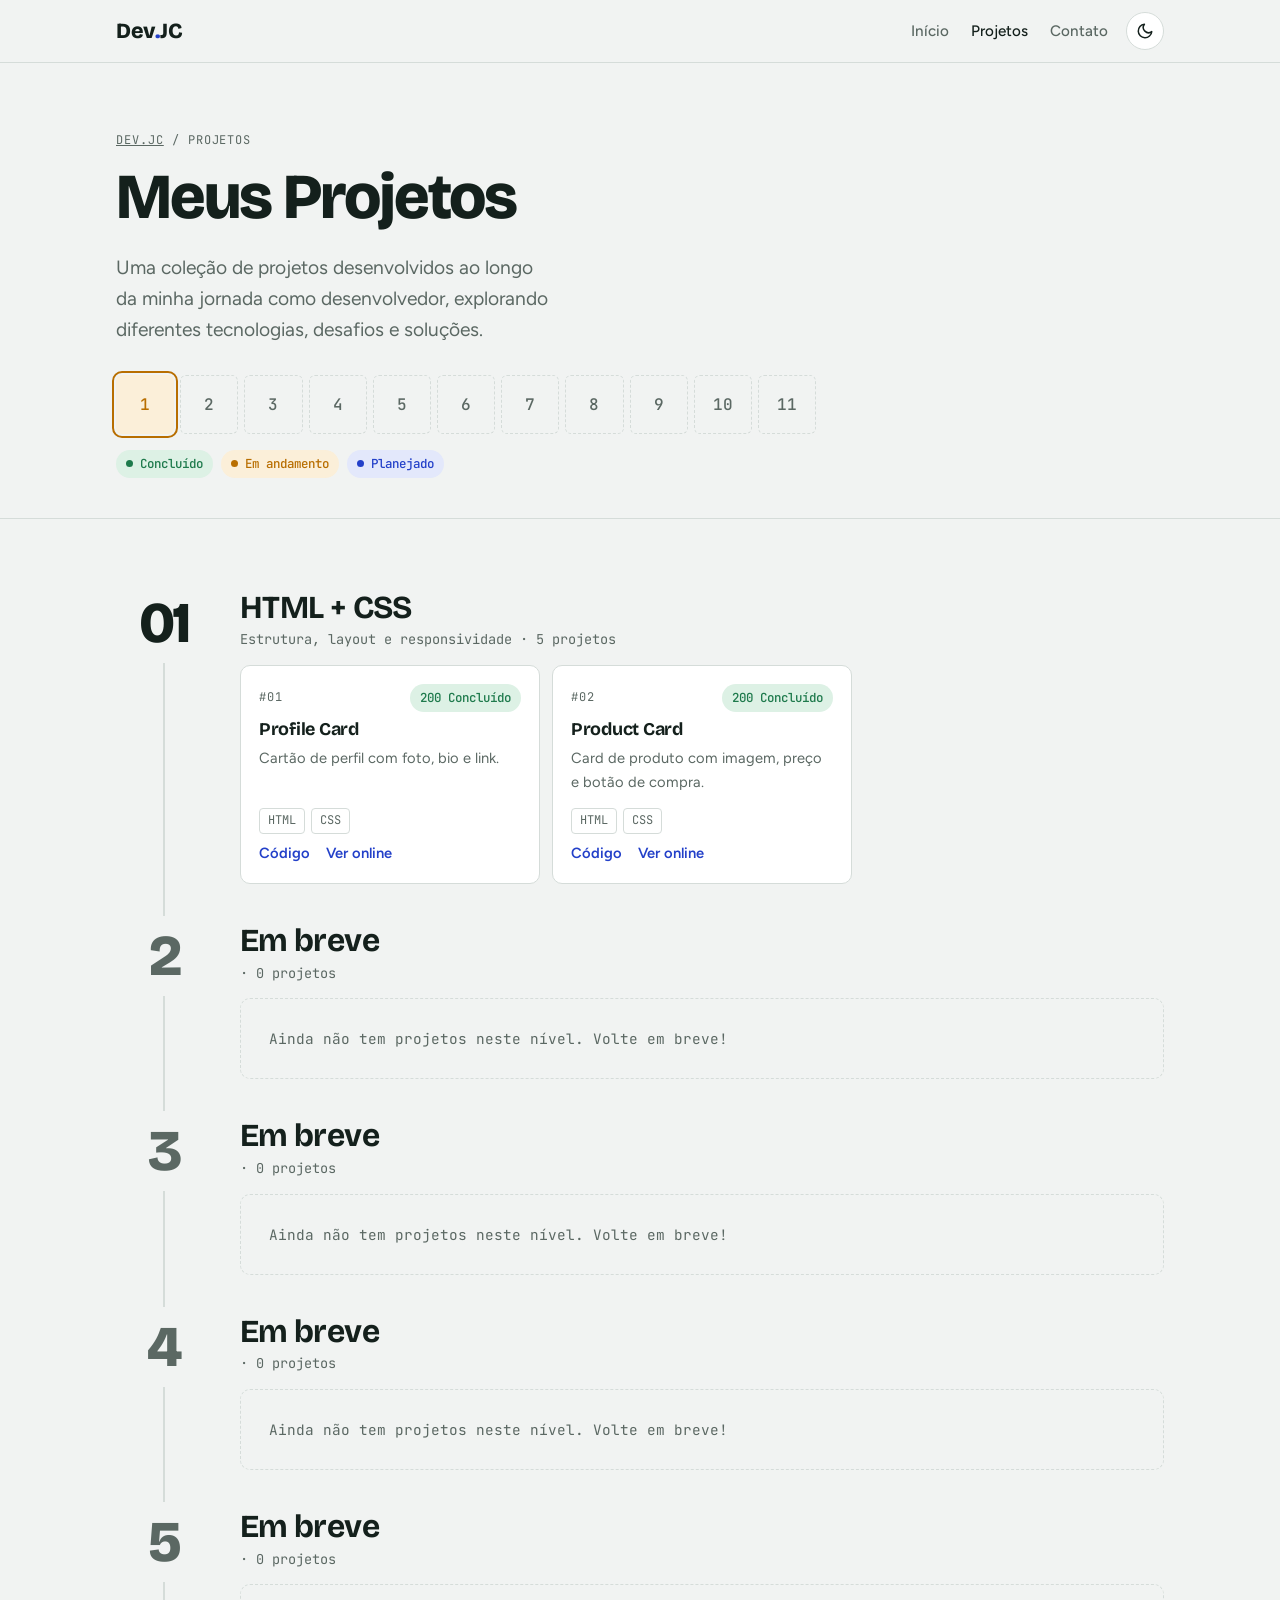
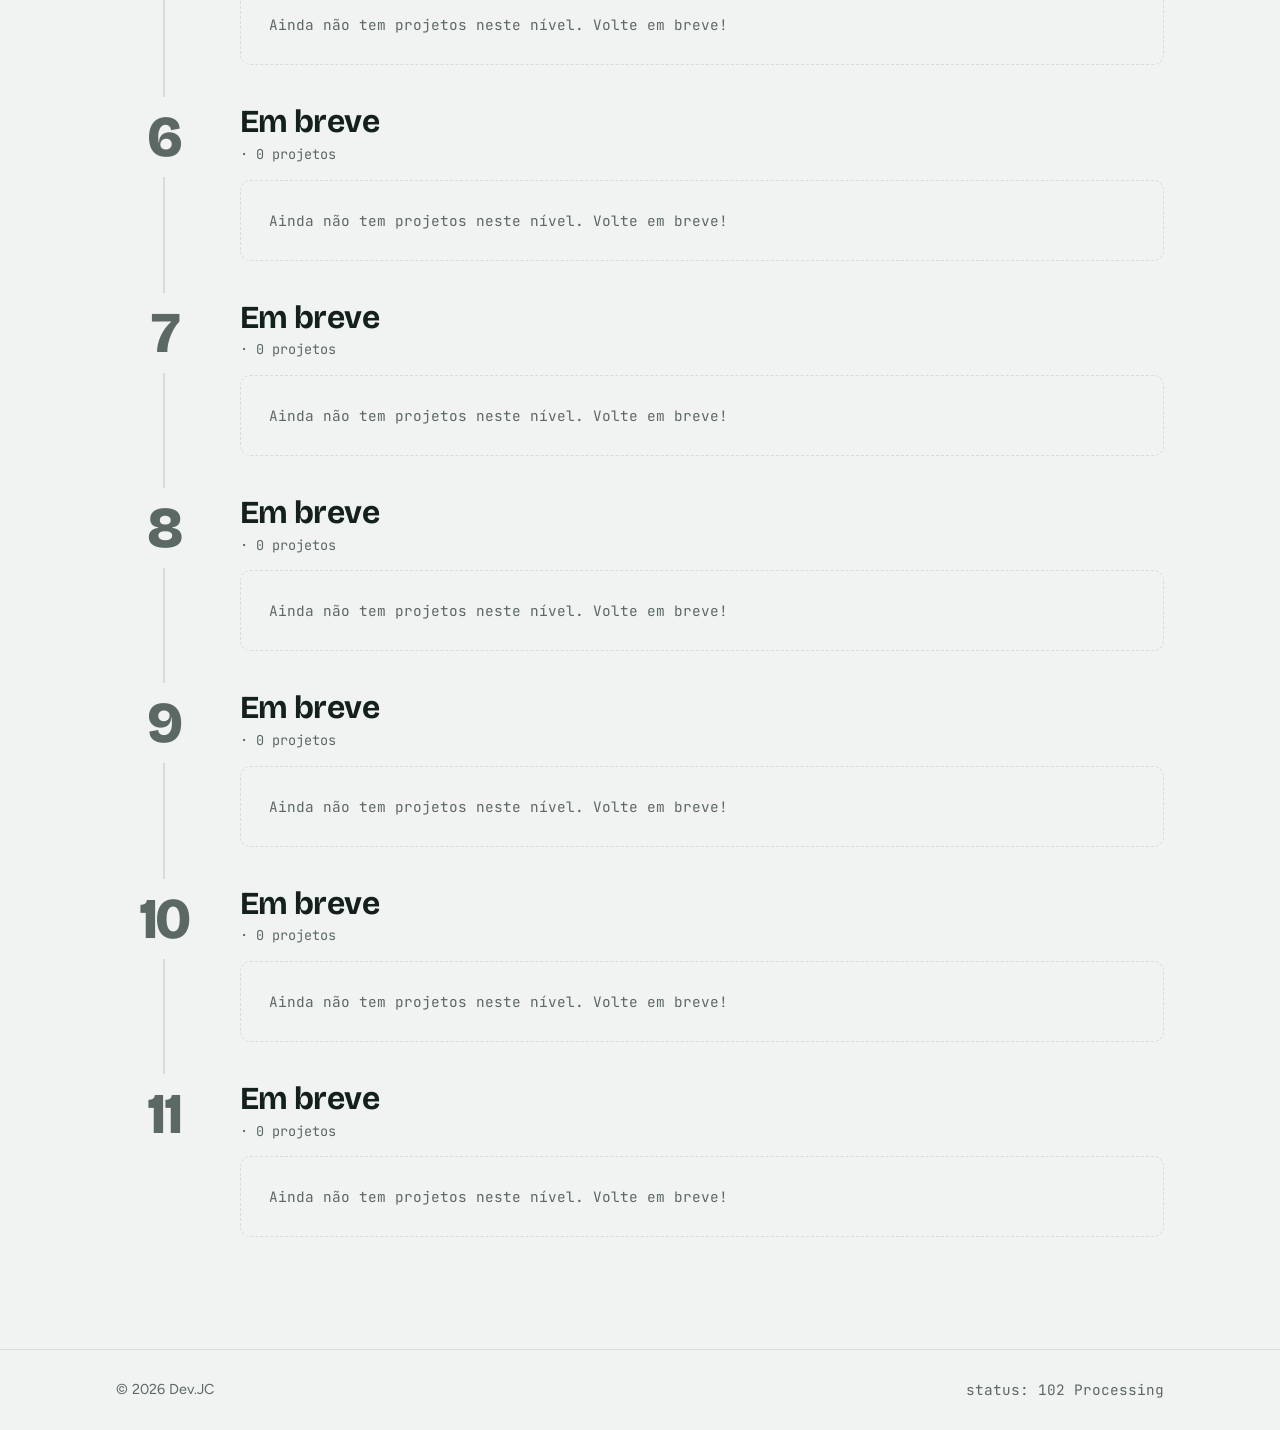
==== projetos.html @ 1eab5715 "Iniciando Portifolip" ====
<!doctype html>
<html lang="pt-BR">
  <head>
    <meta charset="utf-8" />
    <meta
      name="viewport"
      content="width=device-width, initial-scale=1, viewport-fit=cover"
    />
    <title>Projetos · Dev.JC</title>
    <meta
      name="description"
      content="Dev.JC — portfólio de JC, desenvolvedor front-end a caminho do back-end e do full stack."
    />

    <link rel="icon" type="image/x-icon" href="assets/logoJC.ico" />

    <link rel="preconnect" href="https://fonts.googleapis.com" />
    <link rel="preconnect" href="https://fonts.gstatic.com" crossorigin />
    <link
      rel="stylesheet"
      href="https://fonts.googleapis.com/css2?family=Bricolage+Grotesque:opsz,wght@12..96,500;12..96,700;12..96,800&family=Figtree:wght@400;500;600&family=JetBrains+Mono:wght@400;500&display=swap"
    />
    <link rel="stylesheet" href="css/style.css" />
    <script>
      // Aplica o tema salvo antes de desenhar a página (evita piscar)
      try {
        var t = localStorage.getItem("devjc-tema");
        if (t === "dark" || t === "light")
          document.documentElement.setAttribute("data-theme", t);
      } catch (e) {}
    </script>
  </head>
  <body>
    <div id="site">
      <header class="top">
        <div class="wrap">
          <a class="logo" href="index.html">Dev<span>.</span>JC</a>
          <div class="nav-right">
            <nav aria-label="Seções">
              <ul>
                <li class="hide-xs"><a href="index.html">Início</a></li>
                <li>
                  <a href="projetos.html" aria-current="page">Projetos</a>
                </li>
                <li><a href="index.html#contato">Contato</a></li>
              </ul>
            </nav>
            <button
              class="icon-btn"
              id="theme-toggle"
              type="button"
              aria-label="Alternar tema claro e escuro"
            >
              <svg
                class="i-moon"
                viewBox="0 0 24 24"
                fill="none"
                stroke="currentColor"
                stroke-width="2"
                stroke-linecap="round"
                stroke-linejoin="round"
                aria-hidden="true"
              >
                <path d="M21 12.8A9 9 0 1 1 11.2 3a7 7 0 0 0 9.8 9.8z" />
              </svg>
              <svg
                class="i-sun"
                viewBox="0 0 24 24"
                fill="none"
                stroke="currentColor"
                stroke-width="2"
                stroke-linecap="round"
                aria-hidden="true"
              >
                <circle cx="12" cy="12" r="4.5" />
                <path
                  d="M12 1.5v2.5M12 20v2.5M1.5 12H4M20 12h2.5M4.6 4.6l1.8 1.8M17.6 17.6l1.8 1.8M4.6 19.4l1.8-1.8M17.6 6.4l1.8-1.8"
                />
              </svg>
            </button>
          </div>
        </div>
      </header>

      <main>
        <section class="hero proj-hero">
          <div class="wrap">
            <p class="label"><a href="index.html">Dev.JC</a> / projetos</p>
            <h1>Meus Projetos</h1>
            <p class="lead">
              Uma coleção de projetos desenvolvidos ao longo da minha jornada
              como desenvolvedor, explorando diferentes tecnologias, desafios e
              soluções.
            </p>
            <div class="meter big" aria-label="Progresso nos 11 níveis">
              <a
                class="m c102"
                data-n="1"
                href="projetos.html#nivel-1"
                title="Nível 1: Básico"
                >1</a
              ><a
                class="m c202"
                data-n="2"
                href="projetos.html#nivel-2"
                title="Nível 2: Layout responsivo"
                >2</a
              ><a
                class="m c202"
                data-n="3"
                href="projetos.html#nivel-3"
                title="Nível 3: JavaScript no navegador"
                >3</a
              ><a
                class="m c202"
                data-n="4"
                href="projetos.html#nivel-4"
                title="Nível 4: Consumo de API"
                >4</a
              ><a
                class="m c202"
                data-n="5"
                href="projetos.html#nivel-5"
                title="Nível 5: Framework front-end"
                >5</a
              ><a
                class="m c202"
                data-n="6"
                href="projetos.html#nivel-6"
                title="Nível 6: Primeiro back-end"
                >6</a
              ><a
                class="m c202"
                data-n="7"
                href="projetos.html#nivel-7"
                title="Nível 7: Banco de dados e login"
                >7</a
              ><a
                class="m c202"
                data-n="8"
                href="projetos.html#nivel-8"
                title="Nível 8: Full stack"
                >8</a
              ><a
                class="m c202"
                data-n="9"
                href="projetos.html#nivel-9"
                title="Nível 9: Aplicação em produção"
                >9</a
              ><a
                class="m c202"
                data-n="10"
                href="projetos.html#nivel-10"
                title="Nível 10: SaaS full stack"
                >10</a
              ><a
                class="m c202"
                data-n="11"
                href="projetos.html#nivel-11"
                title="Nível 11: Em breve"
                >11</a
              >
            </div>
            <p class="legend">
              <span class="code c200"><span class="dot"></span>Concluído</span
              ><span class="code c102"
                ><span class="dot"></span>Em andamento</span
              ><span class="code c202"><span class="dot"></span>Planejado</span>
            </p>
          </div>
        </section>

        <section class="block">
          <div class="wrap levels">
            <!--
        NÍVEIS: cada <article class="nivel"> é um nível, e cada <div class="proj"> dentro dele é um projeto.
        Status do projeto (troque o selo):
          <span class="code c202">202 Planejado</span>
          <span class="code c102">102 Em andamento</span>
          <span class="code c202">202 Planejado</span>
        Para pôr links no projeto, adicione depois das tags:
          <div class="links"><a href="https://github.com/..." target="_blank" rel="noopener">Código</a><a href="https://..." target="_blank" rel="noopener">Ver online</a></div>
        Para escolher quais aparecem na página inicial, use class="proj destaque".
        (Se nenhum do nível tiver "destaque", a página inicial mostra todos.)
        A cor dos quadradinhos 1 a 11 fica na barra no topo desta página e na index.html.
      -->
            <article class="nivel" id="nivel-1">
              <div class="n">01</div>
              <div class="nivel-body">
                <div class="nivel-head">
                  <h2>HTML + CSS</h2>
                  <p>Estrutura, layout e responsividade · 5 projetos</p>
                </div>
                <div class="nivel-cards">
                  <div class="proj">
                    <div class="meta">
                      <span class="label">#01</span
                      ><span class="code c200">200 Concluído</span>
                    </div>
                    <h3>Profile Card</h3>
                    <p>Cartão de perfil com foto, bio e link.</p>
                    <div class="tags"><span>HTML</span><span>CSS</span></div>

                    <div class="links">
                      <a
                        href="https://github.com/josecarlos006/ProfileCard"
                        target="_blank"
                        rel="noopener"
                        >Código</a
                      >
                      <a
                        href="https://josecarlos006.github.io/ProfileCard/"
                        target="_blank"
                        rel="noopener"
                        >Ver online</a
                      >
                    </div>
                  </div>
                  <div class="proj">
                    <div class="meta">
                      <span class="label">#02</span
                      ><span class="code c200">200 Concluído</span>
                    </div>
                    <h3>Product Card</h3>
                    <p>Card de produto com imagem, preço e botão de compra.</p>
                    <div class="tags"><span>HTML</span><span>CSS</span></div>

                    <div class="links">
                      <a
                        href="https://github.com/josecarlos006/ProductCard"
                        target="_blank"
                        rel="noopener"
                        >Código</a
                      >
                      <a
                        href="https://josecarlos006.github.io/ProductCard/"
                        target="_blank"
                        rel="noopener"
                        >Ver online</a
                      >
                    </div>
                  </div>
                </div>
              </div>
            </article>
            <article class="nivel" id="nivel-2">
              <div class="n">2</div>
              <div class="nivel-body">
                <div class="nivel-head">
                  <h2>Em breve</h2>
                  <p>· 0 projetos</p>
                </div>
                <div class="nivel-cards">
                  <p class="empty">
                    Ainda não tem projetos neste nível. Volte em breve!
                  </p>
                </div>
              </div>
            </article>
            <article class="nivel" id="nivel-3">
              <div class="n">3</div>
              <div class="nivel-body">
                <div class="nivel-head">
                  <h2>Em breve</h2>
                  <p>· 0 projetos</p>
                </div>
                <div class="nivel-cards">
                  <p class="empty">
                    Ainda não tem projetos neste nível. Volte em breve!
                  </p>
                </div>
              </div>
            </article>
            <article class="nivel" id="nivel-4">
              <div class="n">4</div>
              <div class="nivel-body">
                <div class="nivel-head">
                  <h2>Em breve</h2>
                  <p>· 0 projetos</p>
                </div>
                <div class="nivel-cards">
                  <p class="empty">
                    Ainda não tem projetos neste nível. Volte em breve!
                  </p>
                </div>
              </div>
            </article>
            <article class="nivel" id="nivel-5">
              <div class="n">5</div>
              <div class="nivel-body">
                <div class="nivel-head">
                  <h2>Em breve</h2>
                  <p>· 0 projetos</p>
                </div>
                <div class="nivel-cards">
                  <p class="empty">
                    Ainda não tem projetos neste nível. Volte em breve!
                  </p>
                </div>
              </div>
            </article>
            <article class="nivel" id="nivel-6">
              <div class="n">6</div>
              <div class="nivel-body">
                <div class="nivel-head">
                  <h2>Em breve</h2>
                  <p>· 0 projetos</p>
                </div>
                <div class="nivel-cards">
                  <p class="empty">
                    Ainda não tem projetos neste nível. Volte em breve!
                  </p>
                </div>
              </div>
            </article>
            <article class="nivel" id="nivel-7">
              <div class="n">7</div>
              <div class="nivel-body">
                <div class="nivel-head">
                  <h2>Em breve</h2>
                  <p>· 0 projetos</p>
                </div>
                <div class="nivel-cards">
                  <p class="empty">
                    Ainda não tem projetos neste nível. Volte em breve!
                  </p>
                </div>
              </div>
            </article>
            <article class="nivel" id="nivel-8">
              <div class="n">8</div>
              <div class="nivel-body">
                <div class="nivel-head">
                  <h2>Em breve</h2>
                  <p>· 0 projetos</p>
                </div>
                <div class="nivel-cards">
                  <p class="empty">
                    Ainda não tem projetos neste nível. Volte em breve!
                  </p>
                </div>
              </div>
            </article>
            <article class="nivel" id="nivel-9">
              <div class="n">9</div>
              <div class="nivel-body">
                <div class="nivel-head">
                  <h2>Em breve</h2>
                  <p>· 0 projetos</p>
                </div>
                <div class="nivel-cards">
                  <p class="empty">
                    Ainda não tem projetos neste nível. Volte em breve!
                  </p>
                </div>
              </div>
            </article>
            <article class="nivel" id="nivel-10">
              <div class="n">10</div>
              <div class="nivel-body">
                <div class="nivel-head">
                  <h2>Em breve</h2>
                  <p>· 0 projetos</p>
                </div>
                <div class="nivel-cards">
                  <p class="empty">
                    Ainda não tem projetos neste nível. Volte em breve!
                  </p>
                </div>
              </div>
            </article>
            <article class="nivel" id="nivel-11">
              <div class="n">11</div>
              <div class="nivel-body">
                <div class="nivel-head">
                  <h2>Em breve</h2>
                  <p>· 0 projetos</p>
                </div>
                <div class="nivel-cards">
                  <p class="empty">
                    Ainda não tem projetos neste nível. Volte em breve!
                  </p>
                </div>
              </div>
            </article>
          </div>
        </section>
      </main>

      <footer>
        <div class="wrap">
          <span>© <span id="ano">2026</span> Dev.JC</span>
          <span class="mono">status: 102 Processing</span>
        </div>
      </footer>
    </div>

    <script src="js/script.js"></script>
  </body>
</html>
---- css/style.css ----
/* Base */
:root{padding-top:env(safe-area-inset-top,0px);padding-bottom:env(safe-area-inset-bottom,0px)}
body{margin:0}
img{max-width:100%}
[hidden]{display:none!important}

/* Layout: a pilha da aplicação (UI → API → banco) como espinha do site; cada camada é uma etapa da carreira, com status HTTP */
:root{
  --bg:#F1F3F2; --surface:#FFFFFF; --fg:#14201C; --muted:#5B6863; --line:#D5DCD9;
  --accent:#2340C9; --accent-soft:#E3E8FB; --warm:#B86E00; --warm-soft:#FBEFD9; --ok:#1E7A4C; --ok-soft:#DDF1E5; --danger:#B42318;
  --shade:rgba(20,32,28,.45);
  --f-display:"Bricolage Grotesque", "Segoe UI", system-ui, sans-serif;
  --f-body:"Figtree", "Segoe UI", system-ui, sans-serif;
  --f-mono:"JetBrains Mono", ui-monospace, "SFMono-Regular", Menlo, monospace;
  --radius:10px;
}
@media (prefers-color-scheme: dark){:root:not([data-theme="light"]){
  --bg:#0E1412; --surface:#151D1A; --fg:#E4EBE8; --muted:#93A19B; --line:#26322E;
  --accent:#8EA2FF; --accent-soft:#1B2347; --warm:#F0B24A; --warm-soft:#33260F; --ok:#5BD08F; --ok-soft:#12301F; --danger:#FF8A7A;
  --shade:rgba(0,0,0,.6); color-scheme:dark}}
:root[data-theme="dark"]{
  --bg:#0E1412; --surface:#151D1A; --fg:#E4EBE8; --muted:#93A19B; --line:#26322E;
  --accent:#8EA2FF; --accent-soft:#1B2347; --warm:#F0B24A; --warm-soft:#33260F; --ok:#5BD08F; --ok-soft:#12301F; --danger:#FF8A7A;
  --shade:rgba(0,0,0,.6); color-scheme:dark}
:root[data-theme="light"]{color-scheme:light}

*{box-sizing:border-box}
body{background:var(--bg);color:var(--fg);font-family:var(--f-body);font-size:1.0625rem;line-height:1.6;transition:background-color .25s,color .25s}
.wrap{max-width:1080px;margin:0 auto;padding-left:max(16px,env(safe-area-inset-left,0px));padding-right:max(16px,env(safe-area-inset-right,0px))}
a{color:var(--accent)}
a:focus-visible,button:focus-visible,input:focus-visible,select:focus-visible,textarea:focus-visible{outline:2px solid var(--accent);outline-offset:3px;border-radius:4px}
h1,h2,h3{font-family:var(--f-display);text-wrap:balance;margin:0;line-height:1.08}
.mono{font-family:var(--f-mono)}
.label{font-family:var(--f-mono);font-size:.75rem;letter-spacing:.08em;text-transform:uppercase;color:var(--muted)}

/* Nav */
header.top{position:sticky;top:env(safe-area-inset-top,0px);z-index:5;background:color-mix(in srgb,var(--bg) 88%,transparent);backdrop-filter:blur(8px);border-bottom:1px solid var(--line)}
header.top .wrap{display:flex;align-items:center;justify-content:space-between;gap:16px;padding-block:12px}
.logo{font-family:var(--f-display);font-weight:800;font-size:1.35rem;text-decoration:none;color:var(--fg);letter-spacing:-.02em}
.logo span{color:var(--accent)}
.nav-right{display:flex;align-items:center;gap:18px}
nav ul{display:flex;gap:22px;list-style:none;margin:0;padding:0}
nav a{color:var(--muted);text-decoration:none;font-size:.95rem;font-weight:500}
nav a:hover{color:var(--fg)}
.icon-btn{display:inline-grid;place-items:center;width:38px;height:38px;border-radius:999px;border:1px solid var(--line);background:var(--surface);color:var(--fg);cursor:pointer;padding:0}
.icon-btn:hover{border-color:var(--fg)}
.icon-btn svg{width:18px;height:18px}
.icon-btn .i-sun{display:none}
.icon-btn[data-mode="dark"] .i-sun{display:block}
.icon-btn[data-mode="dark"] .i-moon{display:none}
@media (max-width:640px){nav ul{gap:14px} nav li.hide-sm{display:none} .nav-right{gap:12px}}
@media (max-width:420px){nav li.hide-xs{display:none}}

/* Hero */
.hero .wrap{display:grid;grid-template-columns:1.15fr .85fr;gap:48px;align-items:center;padding-block:72px 64px}
.hero h1{font-size:clamp(2.6rem,6.4vw,4.6rem);font-weight:800;letter-spacing:-.035em}
.hero h1 em{font-style:normal;color:var(--accent)}
.hero p.lead{font-size:1.2rem;color:var(--muted);max-width:36ch;margin:22px 0 30px}
.cta{display:flex;gap:12px;flex-wrap:wrap}
.btn{display:inline-flex;align-items:center;gap:8px;font:600 .98rem var(--f-body);padding:12px 20px;border-radius:999px;text-decoration:none;border:1.5px solid var(--fg);color:var(--fg);background:transparent;cursor:pointer;transition:transform .15s ease}
.btn.primary{background:var(--fg);color:var(--bg)}
.btn:hover{transform:translateY(-2px)}
.btn:disabled{opacity:.5;cursor:default;transform:none}

/* Stack diagram */
.stack{display:grid;gap:10px;min-width:0}
.layer{background:var(--surface);border:1px solid var(--line);border-radius:var(--radius);padding:16px 18px;display:grid;grid-template-columns:1fr auto;gap:4px 12px;align-items:center}
.layer.now{border-color:var(--accent)}
.layer h3{font-size:1.1rem;font-weight:700}
.layer .sub{grid-column:1/-1;font-size:.9rem;color:var(--muted)}
.code{font-family:var(--f-mono);font-size:.78rem;font-weight:500;padding:4px 10px;border-radius:999px;white-space:nowrap;display:inline-flex;align-items:center;gap:7px}
.c200{background:var(--ok-soft);color:var(--ok)}
.c201{background:var(--accent-soft);color:var(--accent)}
.c102{background:var(--warm-soft);color:var(--warm)}
.dot{width:7px;height:7px;border-radius:50%;background:currentColor}
.c102 .dot,.c201 .dot{animation:pulse 1.6s ease-in-out infinite}
@keyframes pulse{50%{opacity:.25}}
.req{font-family:var(--f-mono);font-size:.82rem;color:var(--muted);padding:2px 4px 0}
.req b{color:var(--fg);font-weight:500}
@media (max-width:820px){.hero .wrap{grid-template-columns:1fr;gap:36px;padding-block:48px}}

/* Sections */
section.block{padding-block:72px;border-top:1px solid var(--line)}
.head{display:grid;grid-template-columns:220px 1fr;gap:32px;margin-bottom:36px}
.head h2{font-size:clamp(1.9rem,3.6vw,2.6rem);font-weight:700;letter-spacing:-.025em}
.head p{color:var(--muted);margin:12px 0 0;max-width:60ch}
@media (max-width:760px){.head{grid-template-columns:1fr;gap:8px}}

.about{display:grid;grid-template-columns:220px 1fr;gap:32px}
.about .text{max-width:64ch;min-width:0}
.about .text p{margin:0 0 16px}
.facts{display:flex;flex-wrap:wrap;gap:10px;margin-top:8px}
.fact{border:1px solid var(--line);border-radius:999px;padding:6px 14px;font-size:.9rem;background:var(--surface)}
@media (max-width:760px){.about{grid-template-columns:1fr;gap:8px}}

/* Rota */
.route{display:grid;grid-template-columns:repeat(3,1fr);border:1px solid var(--line);border-radius:var(--radius);background:var(--surface);overflow:hidden}
.step{padding:26px 24px;display:flex;flex-direction:column;gap:12px;min-width:0}
.step + .step{border-left:1px solid var(--line)}
.step h3{font-size:1.45rem;font-weight:700;letter-spacing:-.02em}
.step p{margin:0;color:var(--muted);font-size:.98rem}
.step ul{margin:0;padding:0;list-style:none;display:grid;gap:6px;font-size:.95rem}
.step li::before{content:"→ ";font-family:var(--f-mono);color:var(--muted)}
.step.now{background:linear-gradient(var(--warm-soft),var(--surface) 70%)}
.c202{background:var(--accent-soft);color:var(--accent)}
@media (max-width:820px){.route{grid-template-columns:1fr}.step + .step{border-left:0;border-top:1px solid var(--line)}}

/* Ferramentas */
.skills{display:grid;grid-template-columns:repeat(3,1fr);gap:28px}
.skills h3{font-family:var(--f-mono);font-size:.8rem;font-weight:500;letter-spacing:.08em;text-transform:uppercase;color:var(--muted);margin-bottom:14px;display:flex;align-items:center;gap:10px}
.chips{display:flex;flex-wrap:wrap;gap:8px}
.chip{font-family:var(--f-mono);font-size:.86rem;padding:6px 12px;border-radius:6px;border:1px solid var(--line);background:var(--surface)}
.chip.strong{border-color:var(--fg)}
.chip.dashed{border-style:dashed;background:transparent;color:var(--muted)}
@media (max-width:760px){.skills{grid-template-columns:1fr}}

/* Projetos */
.projects{display:grid;grid-template-columns:repeat(2,1fr);gap:18px}
.proj{background:var(--surface);border:1px solid var(--line);border-radius:var(--radius);padding:24px;display:flex;flex-direction:column;gap:12px;min-width:0;transition:border-color .2s}
.proj:hover{border-color:var(--accent)}
.proj .meta{display:flex;justify-content:space-between;gap:12px;align-items:center;flex-wrap:wrap}
.proj h3{font-size:1.35rem;font-weight:700;letter-spacing:-.015em;overflow-wrap:anywhere}
.proj p{margin:0;color:var(--muted);font-size:.98rem;overflow-wrap:anywhere}
.proj .tags{display:flex;flex-wrap:wrap;gap:6px;margin-top:auto;padding-top:6px}
.proj .tags span{font-family:var(--f-mono);font-size:.75rem;color:var(--muted);border:1px solid var(--line);border-radius:4px;padding:2px 8px}
.proj .links{display:flex;gap:16px;font-size:.92rem;font-weight:600}
.proj .links a{text-decoration:none}
.proj .links a:hover{text-decoration:underline}
.ex{font-family:var(--f-mono);font-size:.68rem;letter-spacing:.06em;color:var(--warm);border:1px dashed var(--warm);border-radius:4px;padding:1px 6px;margin-left:6px}
.empty{color:var(--muted);font-family:var(--f-mono);font-size:.9rem;border:1px dashed var(--line);border-radius:var(--radius);padding:28px;grid-column:1/-1;margin:0}
@media (max-width:760px){.projects{grid-template-columns:1fr}}

/* Contato */
.contact{display:grid;grid-template-columns:1.2fr 1fr;gap:40px;align-items:start}
.contact h2{font-size:clamp(2.2rem,5vw,3.6rem);font-weight:800;letter-spacing:-.035em}
.contact p{color:var(--muted);max-width:42ch}
.channels{display:grid;gap:10px;min-width:0}
.channel{display:grid;grid-template-columns:90px 1fr auto;gap:12px;align-items:center;background:var(--surface);border:1px solid var(--line);border-radius:var(--radius);padding:14px 16px}
.channel .val{font-family:var(--f-mono);font-size:.9rem;overflow-wrap:anywhere;user-select:all;min-width:0}
.channel .val a{color:var(--fg);text-decoration:none}
.copy{font:500 .8rem var(--f-mono);border:1px solid var(--line);background:transparent;color:var(--fg);border-radius:6px;padding:6px 10px;cursor:pointer}
.copy:hover{border-color:var(--fg)}
@media (max-width:820px){.contact{grid-template-columns:1fr}}
@media (max-width:420px){.channel{grid-template-columns:1fr auto}.channel .label{grid-column:1/-1}}

footer{border-top:1px solid var(--line)}
footer .wrap{display:flex;justify-content:space-between;flex-wrap:wrap;gap:12px;padding-block:28px;color:var(--muted);font-size:.9rem}

@media (prefers-reduced-motion:reduce){*{animation:none!important;transition:none!important}}

/* Níveis */
.meter{display:grid;grid-template-columns:repeat(11,1fr);gap:6px;max-width:700px}
.meter .m{display:grid;place-items:center;aspect-ratio:1;max-width:100%;border-radius:6px;font:500 .85rem var(--f-mono);text-decoration:none;transition:transform .15s}
.meter .m:hover{transform:translateY(-2px)}
.meter .m.c202{background:transparent;border:1px dashed var(--line);color:var(--muted)}
.meter .m.c102{outline:2px solid var(--warm);outline-offset:2px}
.meter.big{margin-top:8px}
.meter.big .m{font-size:1rem}
.teaser{display:grid;gap:22px}
.teaser-row{display:flex;justify-content:space-between;align-items:center;gap:16px;flex-wrap:wrap;max-width:700px}
.teaser-row p{margin:0}
.teaser-row strong{font-family:var(--f-display);font-size:1.3rem}
.muted{color:var(--muted)}
.proj-hero .wrap{display:block;padding-block:56px 40px}
.proj-hero h1{font-size:clamp(2.4rem,5.6vw,4rem)}
.proj-hero .label a{color:inherit}
.legend{display:flex;gap:8px;flex-wrap:wrap;margin:16px 0 0}
nav a[aria-current="page"]{color:var(--fg)}
.levels{display:grid;gap:0}
.nivel{display:grid;grid-template-columns:96px 1fr;gap:28px;position:relative;padding-bottom:40px;scroll-margin-top:80px}
.nivel::before{content:"";position:absolute;left:47px;top:72px;bottom:8px;width:2px;background:var(--line)}
.nivel:last-of-type::before{display:none}
.nivel .n{font:800 3.6rem/1 var(--f-display);letter-spacing:-.04em;color:var(--muted);text-align:center;padding-top:4px}
.nivel.now .n{color:var(--warm)}
.nivel:has(.c200) .n{color:var(--fg)}
.nivel-body{display:grid;gap:14px;min-width:0}
.nivel-head h2{font-size:clamp(1.5rem,3vw,2rem);font-weight:700;letter-spacing:-.02em}
.nivel-head p{margin:4px 0 0;color:var(--muted);font-family:var(--f-mono);font-size:.85rem}
.nivel.now .proj{border-color:var(--warm)}
#nivel-10 .proj{border-style:dashed}
@media (max-width:640px){.nivel{grid-template-columns:52px 1fr;gap:16px}.nivel .n{font-size:2.2rem}.nivel::before{left:25px;top:48px}.meter{gap:4px}.meter .m{font-size:.75rem;border-radius:4px}}


/* Painel de nível na página inicial */
.meter .m[aria-pressed="true"]{box-shadow:0 0 0 2px var(--bg),0 0 0 4px var(--fg);transform:translateY(-2px)}
.nivel-painel{display:grid;gap:14px}
.nivel-painel:empty{display:none}
.np-head{display:flex;align-items:baseline;gap:14px;flex-wrap:wrap}
.np-head .n{font:800 2.4rem/1 var(--f-display);letter-spacing:-.04em;color:var(--accent)}
.np-head h3{font-size:1.5rem;font-weight:700}
.np-head .sub{font-family:var(--f-mono);font-size:.85rem;color:var(--muted)}
.np-cards{display:grid;grid-template-columns:repeat(auto-fill,minmax(min(100%,250px),1fr));gap:12px}
.np-more{font-weight:600;font-size:.95rem;text-decoration:none}
.np-more:hover{text-decoration:underline}
.nivel-painel.in{animation:npIn .25s ease}
@keyframes npIn{from{opacity:.4;transform:translateY(4px)}}
.hint{margin:-10px 0 0;font-family:var(--f-mono);font-size:.8rem;color:var(--muted)}
.nivel-cards{display:grid;grid-template-columns:repeat(auto-fill,minmax(min(100%,250px),1fr));gap:12px}
.nivel-cards .proj,.np-cards .proj{padding:18px;gap:8px}
.nivel-cards .proj h3,.np-cards .proj h3{font-size:1.12rem}
.nivel-cards .proj p,.np-cards .proj p{font-size:.92rem}
.nivel.now .nivel-cards .proj{border-color:var(--line)}
.nivel.now .nivel-cards .proj:has(.c102){border-color:var(--warm)}
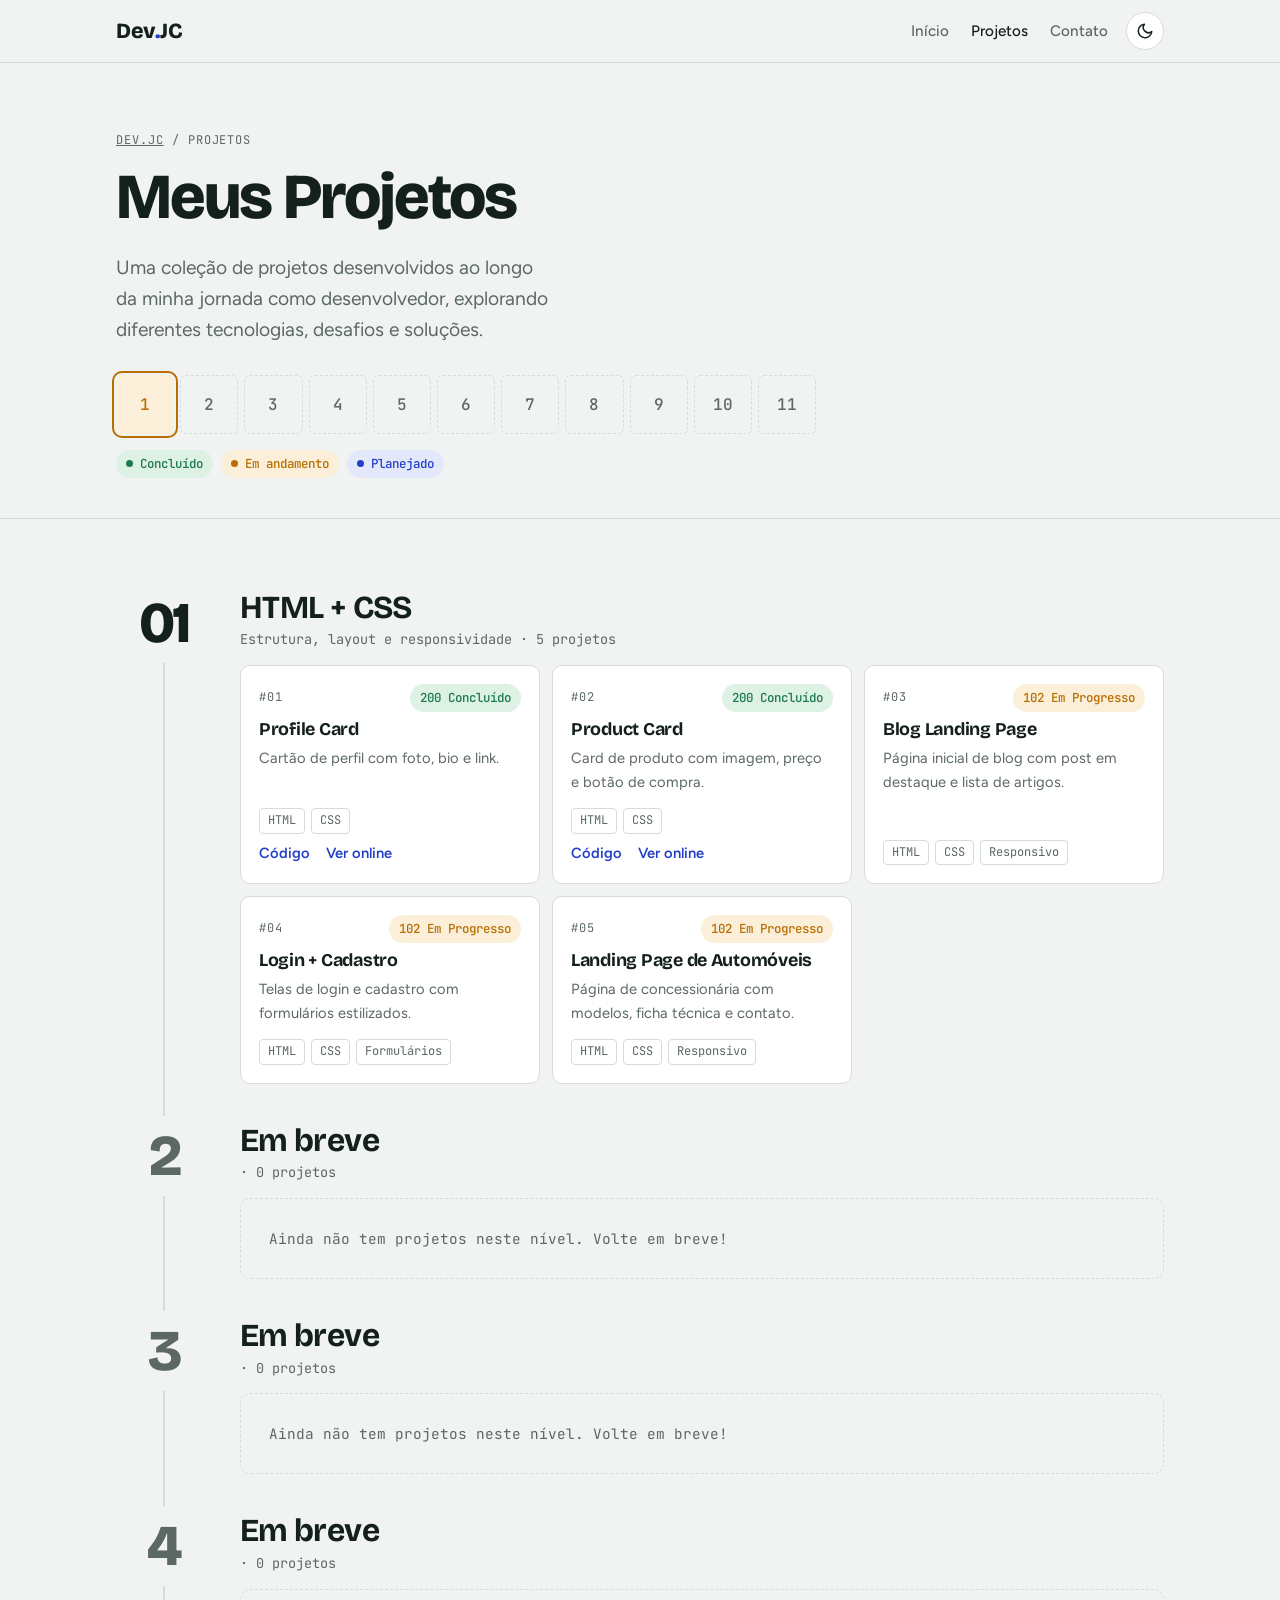
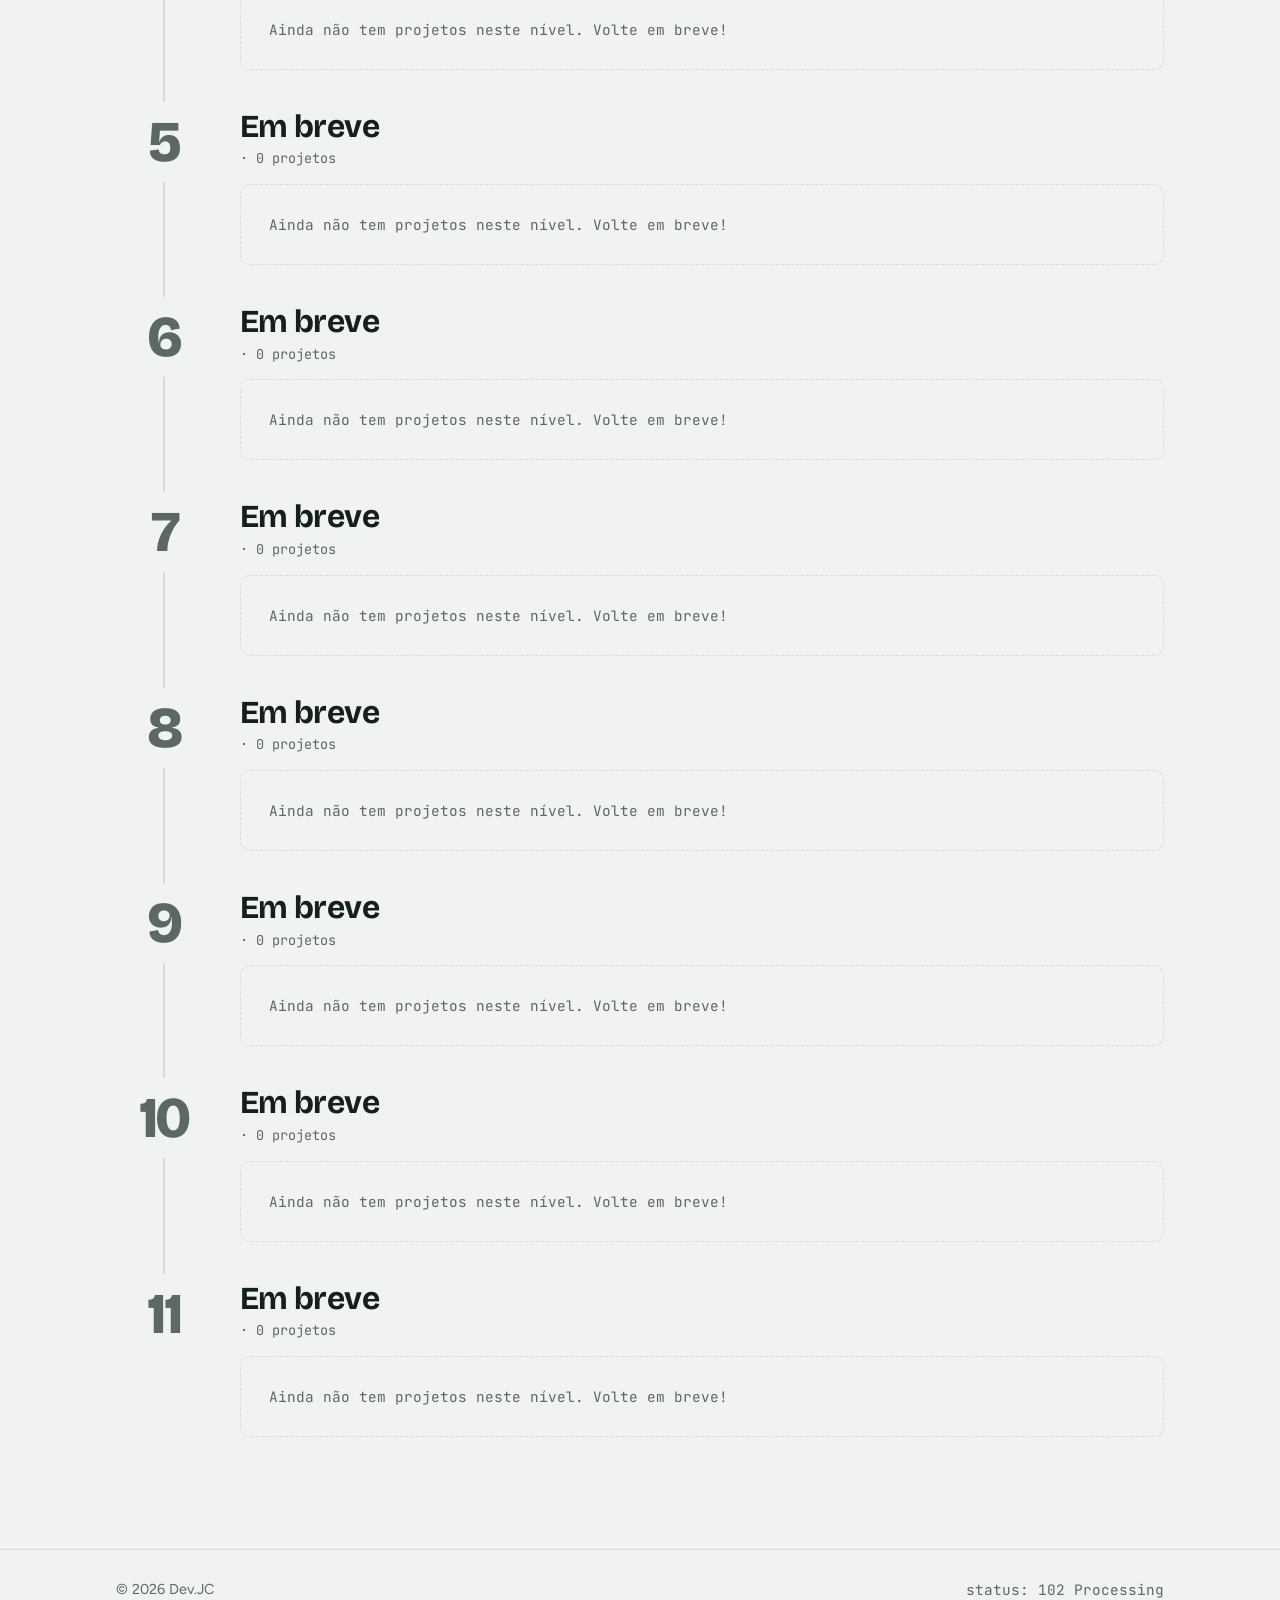
==== commit 2f01e618: "feat: adiciona novos projetos em progresso ao portfólio" ====
--- a/projetos.html
+++ b/projetos.html
@@ -240,6 +240,62 @@
                       >
                     </div>
                   </div>
+                  <div class="proj">
+                    <div class="meta">
+                      <span class="label">#03</span>
+                      <span class="code c102">102 Em Progresso</span>
+                    </div>
+
+                    <h3>Blog Landing Page</h3>
+
+                    <p>
+                      Página inicial de blog com post em destaque e lista de
+                      artigos.
+                    </p>
+
+                    <div class="tags">
+                      <span>HTML</span>
+                      <span>CSS</span>
+                      <span>Responsivo</span>
+                    </div>
+                  </div>
+                  <div class="proj">
+                    <div class="meta">
+                      <span class="label">#04</span>
+                      <span class="code c102">102 Em Progresso</span>
+                    </div>
+
+                    <h3>Login + Cadastro</h3>
+
+                    <p>
+                      Telas de login e cadastro com formulários estilizados.
+                    </p>
+
+                    <div class="tags">
+                      <span>HTML</span>
+                      <span>CSS</span>
+                      <span>Formulários</span>
+                    </div>
+                  </div>
+                  <div class="proj">
+                    <div class="meta">
+                      <span class="label">#05</span>
+                      <span class="code c102">102 Em Progresso</span>
+                    </div>
+
+                    <h3>Landing Page de Automóveis</h3>
+
+                    <p>
+                      Página de concessionária com modelos, ficha técnica e
+                      contato.
+                    </p>
+
+                    <div class="tags">
+                      <span>HTML</span>
+                      <span>CSS</span>
+                      <span>Responsivo</span>
+                    </div>
+                  </div>
                 </div>
               </div>
             </article>
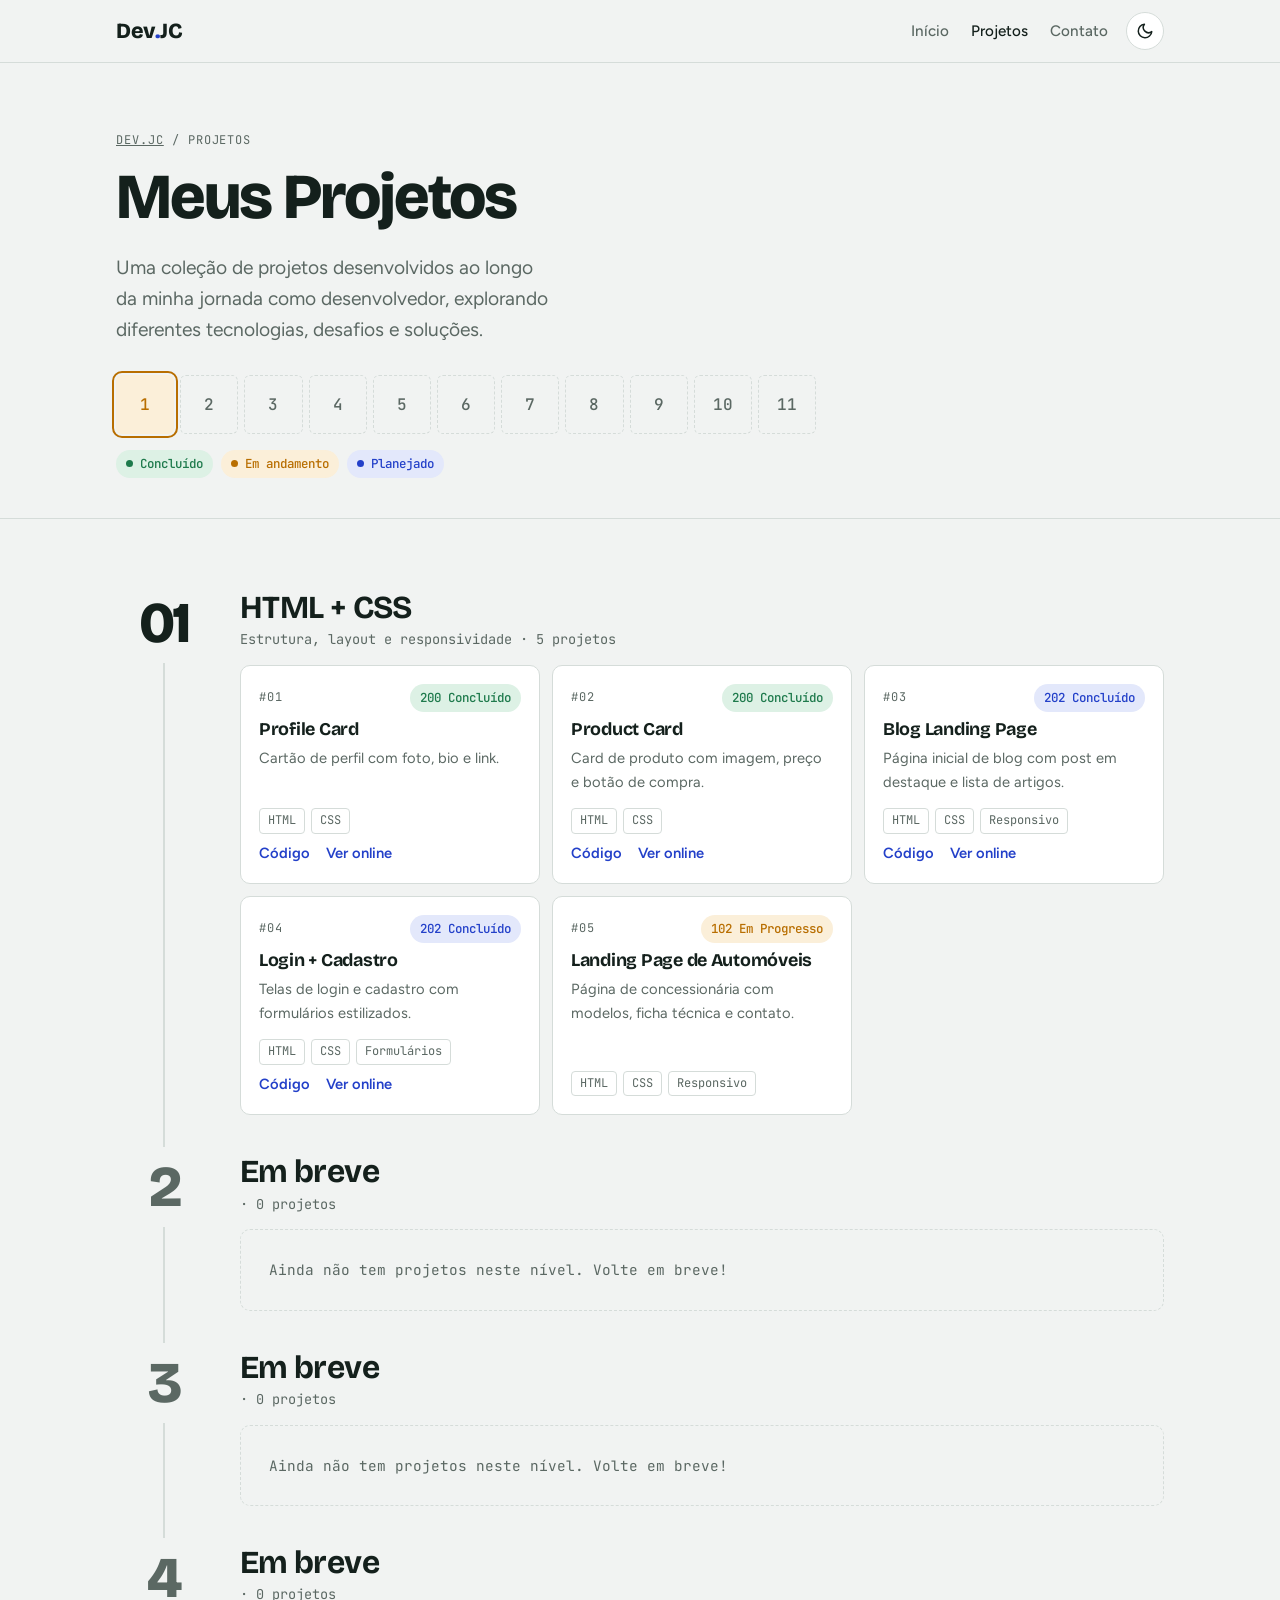
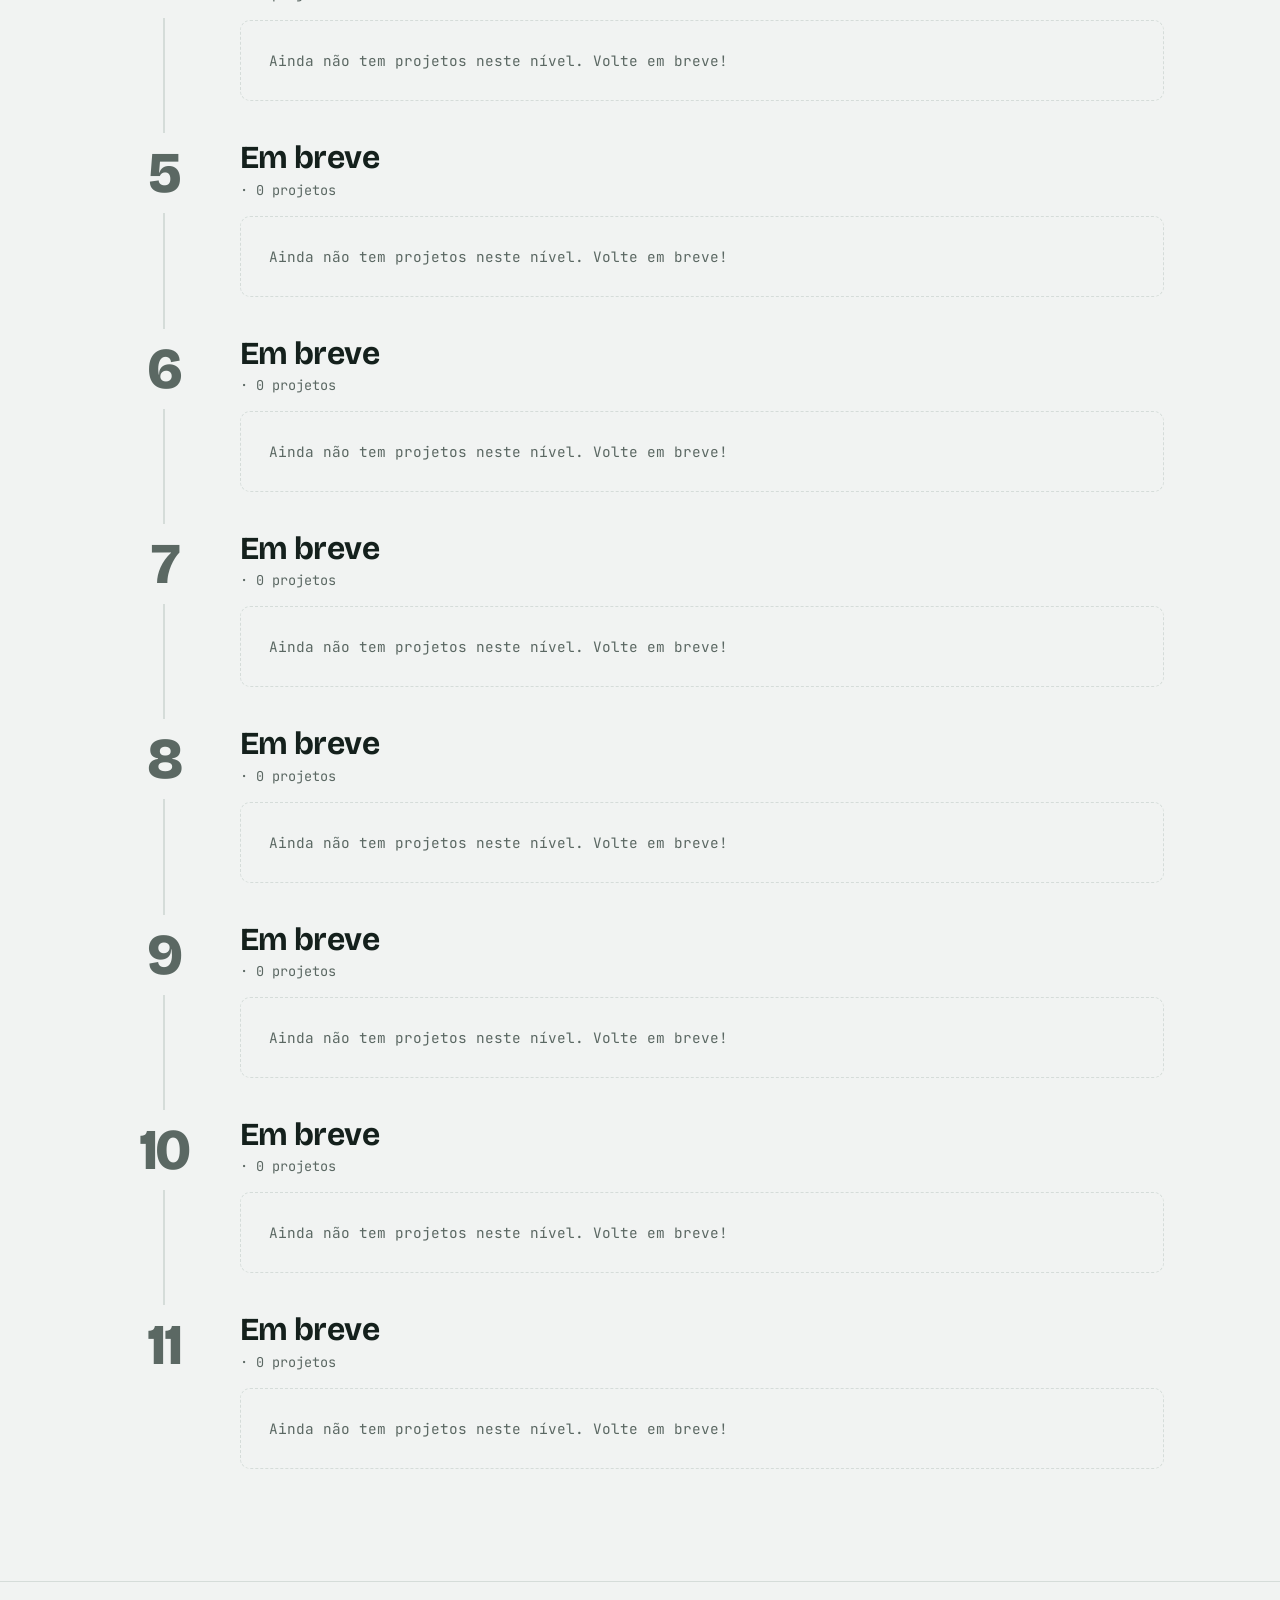
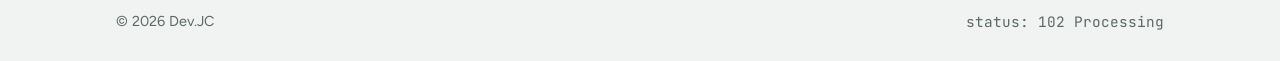
==== commit 99582e5a: "feat: Atualizando Projetos concluidos" ====
--- a/projetos.html
+++ b/projetos.html
@@ -12,7 +12,7 @@
       content="Dev.JC — portfólio de JC, desenvolvedor front-end a caminho do back-end e do full stack."
     />
 
-    <link rel="icon" type="image/x-icon" href="assets/logoJC.ico" />
+    <link rel="icon" type="image/x-icon" href="assets/logoJCofc.ico" />
 
     <link rel="preconnect" href="https://fonts.googleapis.com" />
     <link rel="preconnect" href="https://fonts.gstatic.com" crossorigin />
@@ -243,7 +243,7 @@
                   <div class="proj">
                     <div class="meta">
                       <span class="label">#03</span>
-                      <span class="code c102">102 Em Progresso</span>
+                      <span class="code c202">202 Concluído</span>
                     </div>
 
                     <h3>Blog Landing Page</h3>
@@ -258,11 +258,26 @@
                       <span>CSS</span>
                       <span>Responsivo</span>
                     </div>
+
+                    <div class="links">
+                      <a
+                        href="https://github.com/josecarlos006/BlogLandingPage"
+                        target="_blank"
+                        rel="noopener"
+                        >Código</a
+                      >
+                      <a
+                        href="https://josecarlos006.github.io/BlogLandingPage/"
+                        target="_blank"
+                        rel="noopener"
+                        >Ver online</a
+                      >
+                    </div>
                   </div>
                   <div class="proj">
                     <div class="meta">
                       <span class="label">#04</span>
-                      <span class="code c102">102 Em Progresso</span>
+                      <span class="code c202">202 Concluído</span>
                     </div>
 
                     <h3>Login + Cadastro</h3>
@@ -275,6 +290,21 @@
                       <span>HTML</span>
                       <span>CSS</span>
                       <span>Formulários</span>
+                    </div>
+
+                    <div class="links">
+                      <a
+                        href="https://github.com/josecarlos006/LoginCadastro"
+                        target="_blank"
+                        rel="noopener"
+                        >Código</a
+                      >
+                      <a
+                        href="https://josecarlos006.github.io/LoginCadastro/"
+                        target="_blank"
+                        rel="noopener"
+                        >Ver online</a
+                      >
                     </div>
                   </div>
                   <div class="proj">
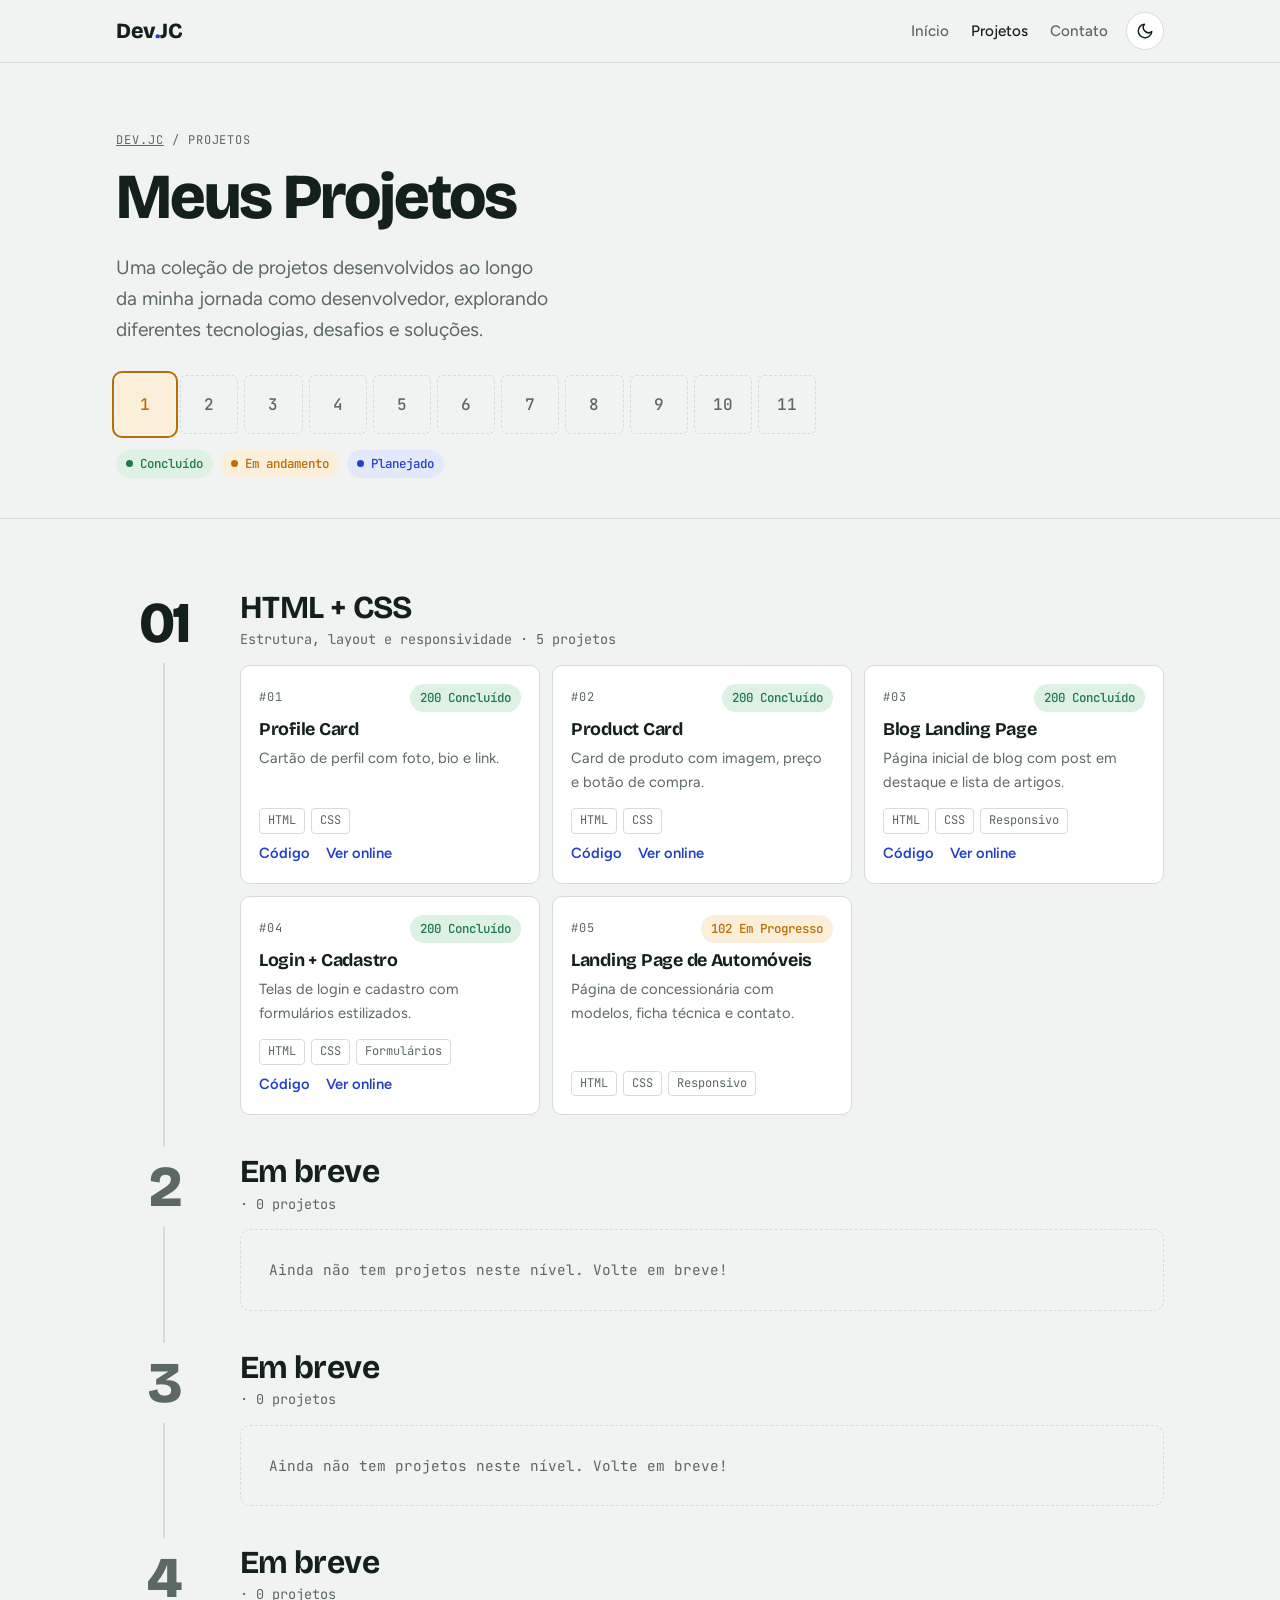
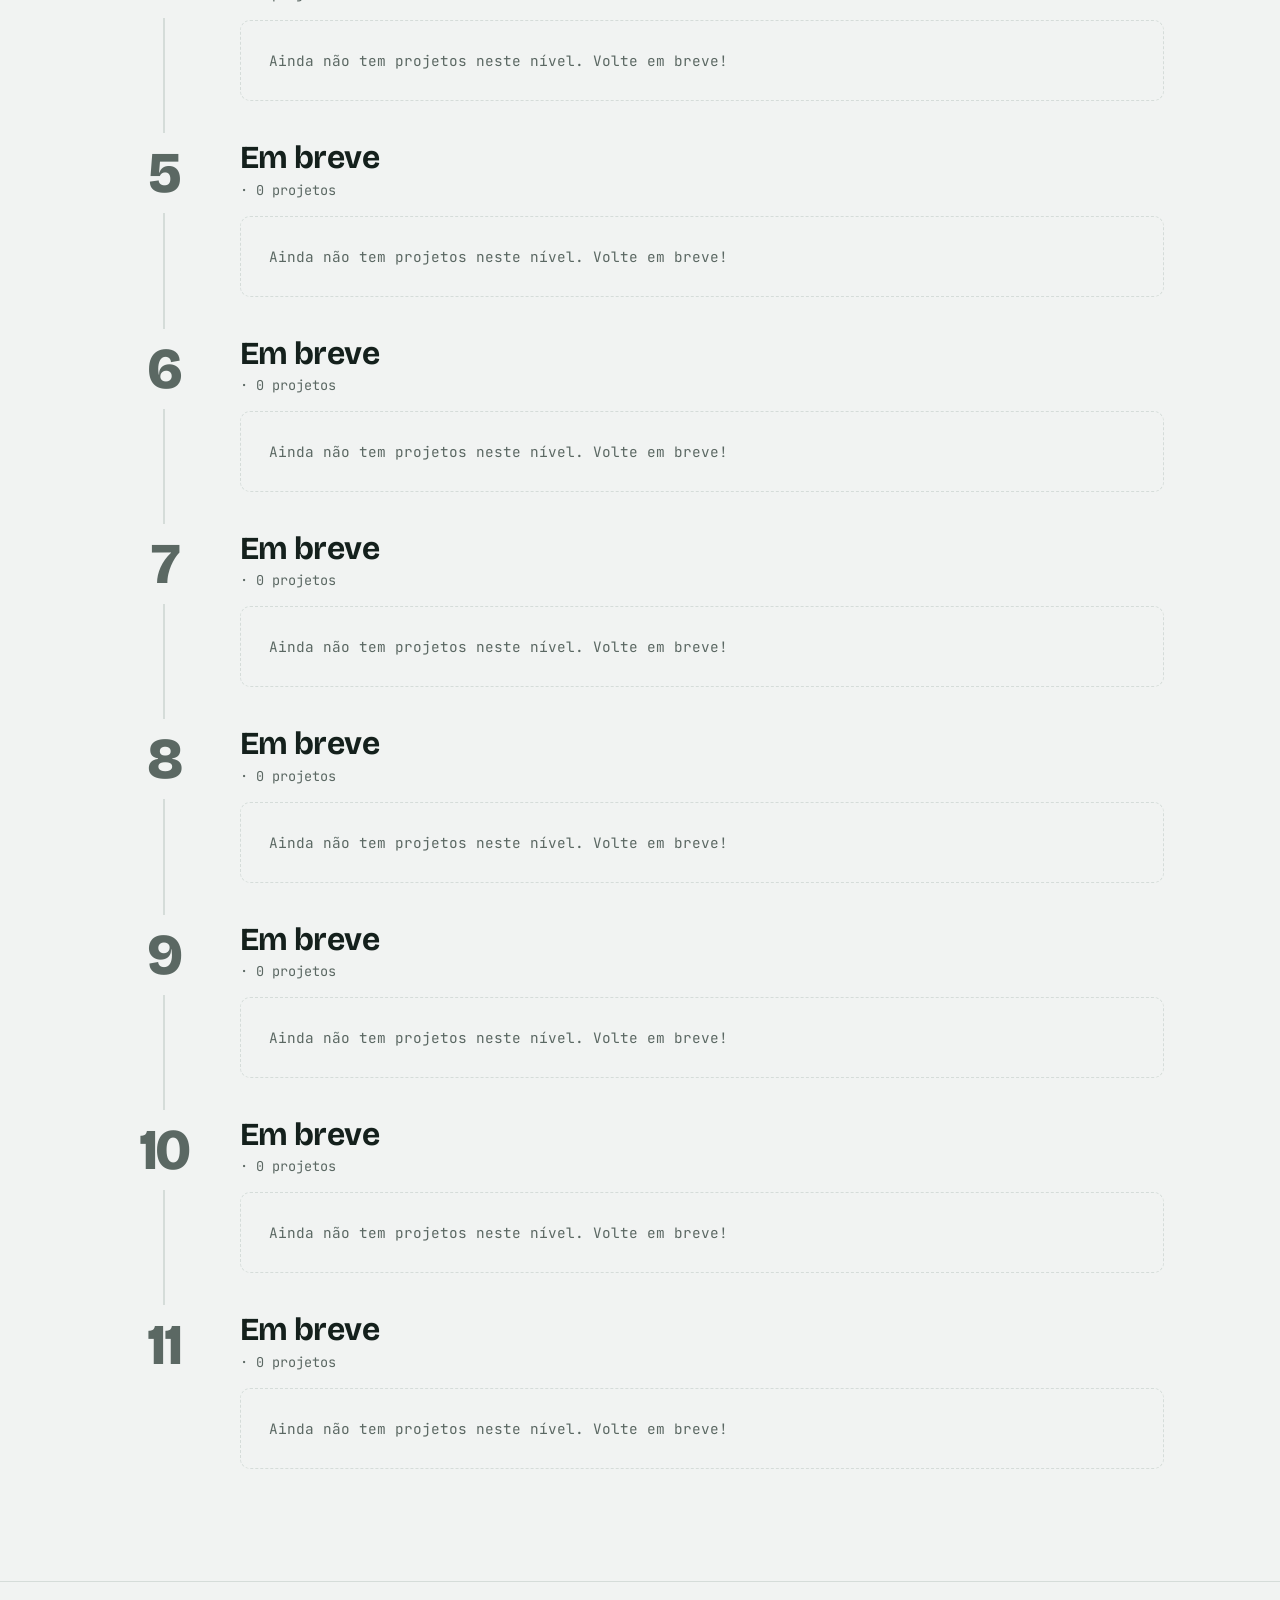
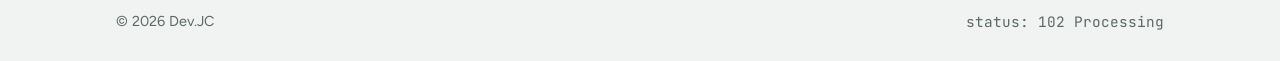
==== commit 10b32b3e: "feat: Atualizando Projetos concluidos" ====
--- a/projetos.html
+++ b/projetos.html
@@ -243,7 +243,7 @@
                   <div class="proj">
                     <div class="meta">
                       <span class="label">#03</span>
-                      <span class="code c202">202 Concluído</span>
+                      <span class="code c200">200 Concluído</span>
                     </div>
 
                     <h3>Blog Landing Page</h3>
@@ -277,7 +277,7 @@
                   <div class="proj">
                     <div class="meta">
                       <span class="label">#04</span>
-                      <span class="code c202">202 Concluído</span>
+                      <span class="code c200">200 Concluído</span>
                     </div>
 
                     <h3>Login + Cadastro</h3>
